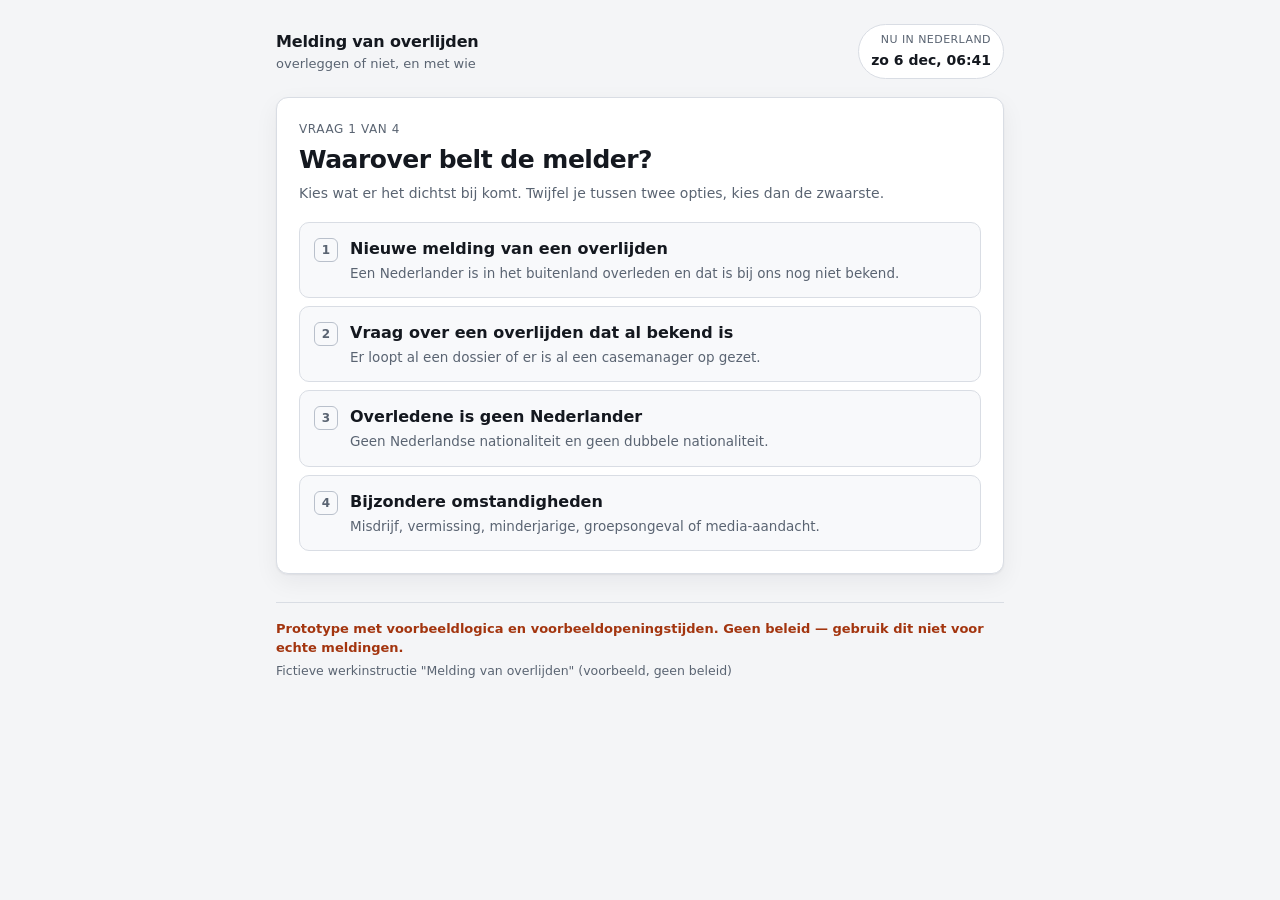
==== index.html @ 5427b32a "Filtertool melding van overlijden: werkend prototype Vraag-voor-vraag filter dat eindigt in een expl" ====
<!doctype html>
<html lang="nl">
<head>
  <meta charset="utf-8">
  <meta name="viewport" content="width=device-width, initial-scale=1">
  <title>Filtertool melding van overlijden</title>
  <meta name="description" content="Vraag voor vraag bepalen of je moet overleggen bij een melding van overlijden, en met wie.">
  <link rel="stylesheet" href="assets/styles.css">
</head>
<body>
  <div id="app"></div>
  <noscript>
    <p style="max-width:640px;margin:32px auto;padding:0 16px">
      Deze filtertool werkt alleen met JavaScript aan. Zonder JavaScript kan de tool
      niet uitrekenen hoe laat het bij de post is.
    </p>
  </noscript>
  <script src="data/posten.js"></script>
  <script src="data/beslislogica.js"></script>
  <script src="assets/app.js"></script>
</body>
</html>
---- assets/styles.css ----
/* Filtertool melding van overlijden — vormgeving.
   Bewust rustig: de voorlichter kijkt hier een paar seconden naar, met een
   beller in de wacht. Grote raakvlakken, veel contrast, weinig kleur. */

:root {
  color-scheme: light;
  --bg: #f4f5f7;
  --vlak: #ffffff;
  --vlak-2: #f8f9fb;
  --rand: #d9dde4;
  --rand-sterk: #b9c0cb;
  --tekst: #14181f;
  --tekst-zacht: #5a6472;
  --accent: #17509b;
  --accent-zacht: #e7eefa;
  --op-accent: #ffffff;
  --direct: #a3350f;
  --direct-zacht: #fceee8;
  --overleg: #17509b;
  --overleg-zacht: #e7eefa;
  --geen: #1c6746;
  --geen-zacht: #e6f3ec;
  --schaduw: 0 1px 2px rgba(16, 24, 40, .06), 0 8px 24px rgba(16, 24, 40, .06);
  --rond: 12px;
  --font: "Inter", ui-sans-serif, system-ui, -apple-system, "Segoe UI", Roboto, Arial, sans-serif;
}

@media (prefers-color-scheme: dark) {
  :root:not([data-theme="light"]) {
    color-scheme: dark;
    --bg: #0e1116;
    --vlak: #171b22;
    --vlak-2: #1d222b;
    --rand: #2b3240;
    --rand-sterk: #3d4759;
    --tekst: #eef1f6;
    --tekst-zacht: #a3adbd;
    --accent: #7fa9e8;
    --accent-zacht: #1b2740;
    --op-accent: #0e1116;
    --direct: #f0a58a;
    --direct-zacht: #3a1f16;
    --overleg: #7fa9e8;
    --overleg-zacht: #1b2740;
    --geen: #7fd0a6;
    --geen-zacht: #14301f;
    --schaduw: 0 1px 2px rgba(0, 0, 0, .4), 0 8px 24px rgba(0, 0, 0, .3);
  }
}

:root[data-theme="dark"] {
  color-scheme: dark;
  --bg: #0e1116;
  --vlak: #171b22;
  --vlak-2: #1d222b;
  --rand: #2b3240;
  --rand-sterk: #3d4759;
  --tekst: #eef1f6;
  --tekst-zacht: #a3adbd;
  --accent: #7fa9e8;
  --accent-zacht: #1b2740;
  --op-accent: #0e1116;
  --direct: #f0a58a;
  --direct-zacht: #3a1f16;
  --overleg: #7fa9e8;
  --overleg-zacht: #1b2740;
  --geen: #7fd0a6;
  --geen-zacht: #14301f;
}

* { box-sizing: border-box; }

body {
  margin: 0;
  background: var(--bg);
  color: var(--tekst);
  font-family: var(--font);
  font-size: 16px;
  line-height: 1.5;
  -webkit-font-smoothing: antialiased;
}

#app {
  max-width: 760px;
  margin: 0 auto;
  padding: 20px 16px 48px;
}

/* ------------------------------------------------------------------- kop */

.kop {
  display: flex;
  flex-wrap: wrap;
  align-items: center;
  justify-content: space-between;
  gap: 12px;
  padding-block: 4px 18px;
}

.merk { display: flex; flex-direction: column; }
.merk-naam { font-weight: 650; letter-spacing: -.01em; }
.merk-sub { font-size: 13px; color: var(--tekst-zacht); }

.klok {
  display: flex;
  flex-direction: column;
  align-items: flex-end;
  gap: 1px;
  padding: 7px 12px;
  background: var(--vlak);
  border: 1px solid var(--rand);
  border-radius: 999px;
  color: inherit;
  font: inherit;
  cursor: pointer;
}
.klok:hover { border-color: var(--rand-sterk); }
.klok-plek { font-size: 11px; letter-spacing: .04em; text-transform: uppercase; color: var(--tekst-zacht); }
.klok-tijd { font-size: 14px; font-weight: 600; font-variant-numeric: tabular-nums; }
.klok--gesimuleerd { border-color: var(--accent); background: var(--accent-zacht); }
.klok--gesimuleerd .klok-plek { color: var(--accent); }

.klokpaneel {
  flex-basis: 100%;
  padding: 14px;
  background: var(--vlak);
  border: 1px solid var(--rand);
  border-radius: var(--rond);
}
.klokpaneel-uitleg { margin: 0 0 10px; font-size: 13px; color: var(--tekst-zacht); }
.klokpaneel-rij { display: flex; flex-wrap: wrap; gap: 8px; }

.invoer {
  flex: 1 1 200px;
  min-width: 0;
  padding: 10px 12px;
  background: var(--vlak-2);
  border: 1px solid var(--rand);
  border-radius: 9px;
  color: inherit;
  font: inherit;
}
.invoer:focus-visible { outline: 2px solid var(--accent); outline-offset: 1px; }

/* ----------------------------------------------------------------- spoor */

.spoor { display: flex; flex-wrap: wrap; gap: 6px; margin-bottom: 12px; }

.chip {
  display: inline-flex;
  align-items: center;
  gap: 6px;
  max-width: 100%;
  padding: 5px 10px;
  background: var(--vlak);
  border: 1px solid var(--rand);
  border-radius: 999px;
  color: var(--tekst-zacht);
  font: inherit;
  font-size: 13px;
  cursor: pointer;
}
.chip:hover { border-color: var(--rand-sterk); color: var(--tekst); }
.chip-waarde { overflow: hidden; text-overflow: ellipsis; white-space: nowrap; }
.chip-kruis { color: var(--tekst-zacht); }

/* ----------------------------------------------------------------- kaart */

.kaart {
  padding: 22px;
  background: var(--vlak);
  border: 1px solid var(--rand);
  border-radius: var(--rond);
  box-shadow: var(--schaduw);
}
.kaart + .kaart, .uitkomst > * + * { margin-top: 14px; }

.stapteller {
  margin: 0 0 6px;
  font-size: 12px;
  letter-spacing: .05em;
  text-transform: uppercase;
  color: var(--tekst-zacht);
}
.vraag { margin: 0; font-size: 25px; line-height: 1.25; letter-spacing: -.02em; }
.hint { margin: 8px 0 0; color: var(--tekst-zacht); font-size: 14px; }

/* ---------------------------------------------------------------- opties */

.opties { display: grid; gap: 8px; margin-top: 18px; }

.optie {
  display: flex;
  align-items: flex-start;
  gap: 12px;
  width: 100%;
  padding: 14px;
  background: var(--vlak-2);
  border: 1px solid var(--rand);
  border-radius: 10px;
  color: inherit;
  font: inherit;
  text-align: left;
  cursor: pointer;
  transition: border-color .12s ease, background .12s ease, transform .12s ease;
}
.optie:hover { border-color: var(--accent); background: var(--accent-zacht); }
.optie:active { transform: translateY(1px); }
.optie:focus-visible { outline: 2px solid var(--accent); outline-offset: 2px; }

.optie-nummer {
  flex: none;
  display: grid;
  place-items: center;
  width: 24px;
  height: 24px;
  margin-top: 1px;
  border: 1px solid var(--rand-sterk);
  border-radius: 6px;
  font-size: 12px;
  font-weight: 600;
  color: var(--tekst-zacht);
}
.optie-tekst { display: flex; flex-direction: column; gap: 2px; }
.optie-label { font-weight: 600; }
.optie-toelichting { font-size: 13.5px; color: var(--tekst-zacht); }

.terugknop { margin-top: 16px; }

/* -------------------------------------------------------------- postlijst */

.postkeuze { margin-top: 16px; }
.invoer--zoek { width: 100%; margin-bottom: 10px; }

.postlijst {
  max-height: 46vh;
  overflow-y: auto;
  border: 1px solid var(--rand);
  border-radius: 10px;
}

.postregel {
  display: flex;
  align-items: center;
  justify-content: space-between;
  gap: 12px;
  width: 100%;
  padding: 11px 14px;
  background: var(--vlak);
  border: 0;
  border-bottom: 1px solid var(--rand);
  color: inherit;
  font: inherit;
  text-align: left;
  cursor: pointer;
}
.postregel:last-child { border-bottom: 0; }
.postregel:hover { background: var(--accent-zacht); }
.postregel:focus-visible { outline: 2px solid var(--accent); outline-offset: -2px; }
.postregel-links { display: flex; flex-direction: column; min-width: 0; }
.postregel-land { font-weight: 600; }
.postregel-naam { font-size: 13px; color: var(--tekst-zacht); }
.postregel-rechts { flex: none; display: flex; align-items: center; gap: 8px; }
.postregel-tijd { font-size: 13px; font-variant-numeric: tabular-nums; color: var(--tekst-zacht); }
.postregel--onbekend .postregel-land { font-weight: 500; color: var(--tekst-zacht); }

.vlag {
  padding: 2px 8px;
  border-radius: 999px;
  font-size: 12px;
  font-weight: 600;
  white-space: nowrap;
}
.vlag--open { background: var(--geen-zacht); color: var(--geen); }
.vlag--dicht { background: var(--direct-zacht); color: var(--direct); }
.vlag--onbekend { background: var(--vlak-2); color: var(--tekst-zacht); }

/* --------------------------------------------------------------- uitkomst */

.kaart--advies { border-left: 5px solid var(--rand-sterk); }
.niveau-direct { border-left-color: var(--direct); }
.niveau-overleg { border-left-color: var(--overleg); }
.niveau-geen { border-left-color: var(--geen); }

.adviesmerk {
  margin: 0 0 6px;
  font-size: 12px;
  font-weight: 700;
  letter-spacing: .06em;
  text-transform: uppercase;
}
.niveau-direct .adviesmerk { color: var(--direct); }
.niveau-overleg .adviesmerk { color: var(--overleg); }
.niveau-geen .adviesmerk { color: var(--geen); }

.advieskop { margin: 0; font-size: 30px; line-height: 1.15; letter-spacing: -.025em; }

.metwie {
  display: flex;
  flex-wrap: wrap;
  align-items: baseline;
  gap: 4px 10px;
  margin: 14px 0 0;
  padding: 12px 14px;
  background: var(--vlak-2);
  border-radius: 10px;
}
.metwie-label { font-size: 12px; letter-spacing: .05em; text-transform: uppercase; color: var(--tekst-zacht); }
.metwie-waarde { font-weight: 650; }

.doenlijst { margin: 16px 0 0; padding-left: 20px; display: grid; gap: 7px; }
.doenlijst li { padding-left: 2px; }

/* ---------------------------------------------------------------- waarom */

.kaartkop { margin: 0; font-size: 15px; letter-spacing: .01em; }
.regelnaam { margin: 2px 0 12px; color: var(--tekst-zacht); font-size: 14px; }

.feitenlijst { margin: 0; padding: 0; list-style: none; display: grid; gap: 0; }
.feit {
  display: flex;
  flex-wrap: wrap;
  align-items: baseline;
  justify-content: space-between;
  gap: 4px 16px;
  padding: 9px 0;
  border-top: 1px solid var(--rand);
  font-size: 14.5px;
}
.feit-vraag { color: var(--tekst-zacht); }
.feit-waarde { font-weight: 600; text-align: right; }

.toelichting { margin: 14px 0 0; font-size: 14.5px; }
.grondslag { margin: 10px 0 0; font-size: 12.5px; color: var(--tekst-zacht); }

/* -------------------------------------------------------- bereikbaarheid */

.bereikbaarheid { display: grid; gap: 14px; grid-template-columns: 1fr; margin-top: 14px; }
@media (min-width: 680px) { .bereikbaarheid { grid-template-columns: 1fr 1fr; } }

.kaart--bereik { padding: 16px; }
.bereik-kopje { margin: 0 0 8px; font-size: 12px; letter-spacing: .05em; text-transform: uppercase; color: var(--tekst-zacht); }
.bereik-rij { display: flex; flex-wrap: wrap; align-items: center; justify-content: space-between; gap: 8px; }
.bereik-naam { font-weight: 650; }
.bereik-tijd, .bereik-uren, .bereik-volgende, .bereik-nood, .bereik-opmerking {
  margin: 8px 0 0;
  font-size: 13.5px;
  color: var(--tekst-zacht);
}
.bereik-volgende { color: var(--tekst); font-weight: 600; }
.bereik-opmerking { font-style: italic; }

/* --------------------------------------------------------------- knoppen */

.acties { display: flex; flex-wrap: wrap; gap: 8px; margin-top: 16px; }

.knop {
  padding: 11px 16px;
  background: var(--vlak);
  border: 1px solid var(--rand);
  border-radius: 9px;
  color: inherit;
  font: inherit;
  font-weight: 600;
  cursor: pointer;
}
.knop:hover { border-color: var(--rand-sterk); }
.knop:focus-visible { outline: 2px solid var(--accent); outline-offset: 2px; }
.knop--hoofd { background: var(--accent); border-color: var(--accent); color: var(--op-accent); }
.knop--hoofd:hover { filter: brightness(1.08); }
.knop--stil { background: transparent; color: var(--tekst-zacht); }
.knop--stil:hover { color: var(--tekst); }

/* ------------------------------------------------------------------- voet */

.voet { margin-top: 28px; padding-top: 16px; border-top: 1px solid var(--rand); }
.waarschuwing { margin: 0; font-size: 13px; font-weight: 600; color: var(--direct); }
.voet-bron { margin: 4px 0 0; font-size: 12.5px; color: var(--tekst-zacht); }

@media (max-width: 480px) {
  .vraag { font-size: 22px; }
  .advieskop { font-size: 25px; }
  .kaart { padding: 18px 16px; }
  .optie-nummer { display: none; }
}
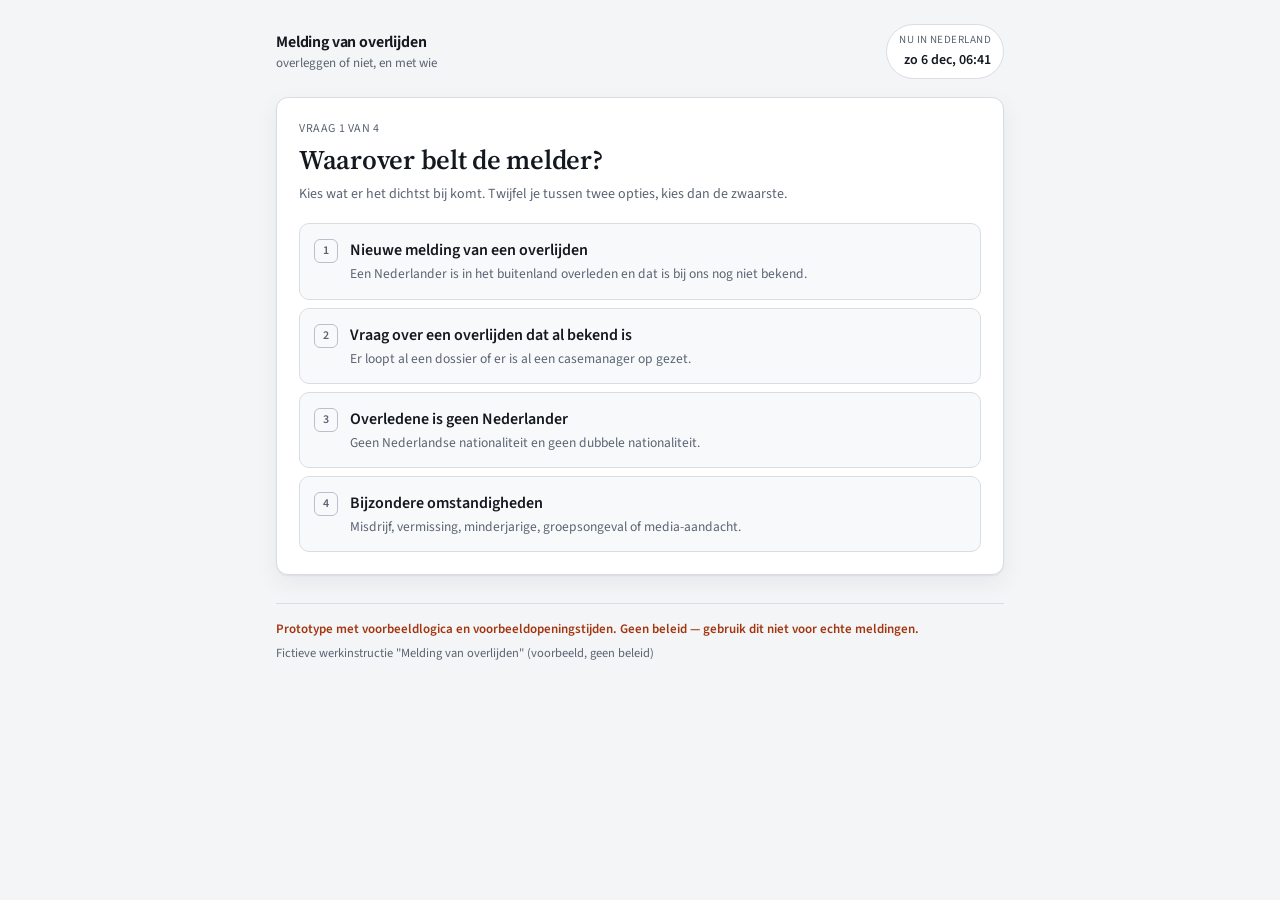
==== commit 1c75e3bb: "Eigen letters en een deelbare demopagina Source Serif 4 voor de vraag en de advieskop, Source Sans 3" ====
--- a/index.html
+++ b/index.html
@@ -5,6 +5,9 @@
   <meta name="viewport" content="width=device-width, initial-scale=1">
   <title>Filtertool melding van overlijden</title>
   <meta name="description" content="Vraag voor vraag bepalen of je moet overleggen bij een melding van overlijden, en met wie.">
+  <link rel="preconnect" href="https://fonts.googleapis.com">
+  <link rel="preconnect" href="https://fonts.gstatic.com" crossorigin>
+  <link rel="stylesheet" href="https://fonts.googleapis.com/css2?family=Source+Sans+3:wght@400;600;700&family=Source+Serif+4:opsz,wght@8..60,600&display=swap">
   <link rel="stylesheet" href="assets/styles.css">
 </head>
 <body>
--- a/assets/styles.css
+++ b/assets/styles.css
@@ -22,7 +22,8 @@
   --geen-zacht: #e6f3ec;
   --schaduw: 0 1px 2px rgba(16, 24, 40, .06), 0 8px 24px rgba(16, 24, 40, .06);
   --rond: 12px;
-  --font: "Inter", ui-sans-serif, system-ui, -apple-system, "Segoe UI", Roboto, Arial, sans-serif;
+  --font-ui: "Source Sans 3", ui-sans-serif, system-ui, -apple-system, "Segoe UI", Roboto, Arial, sans-serif;
+  --font-kop: "Source Serif 4", Georgia, "Times New Roman", serif;
 }
 
 @media (prefers-color-scheme: dark) {
@@ -74,7 +75,7 @@
   margin: 0;
   background: var(--bg);
   color: var(--tekst);
-  font-family: var(--font);
+  font-family: var(--font-ui);
   font-size: 16px;
   line-height: 1.5;
   -webkit-font-smoothing: antialiased;
@@ -182,7 +183,15 @@
   text-transform: uppercase;
   color: var(--tekst-zacht);
 }
-.vraag { margin: 0; font-size: 25px; line-height: 1.25; letter-spacing: -.02em; }
+.vraag {
+  margin: 0;
+  font-family: var(--font-kop);
+  font-size: 27px;
+  font-weight: 600;
+  line-height: 1.22;
+  letter-spacing: -.01em;
+  text-wrap: balance;
+}
 .hint { margin: 8px 0 0; color: var(--tekst-zacht); font-size: 14px; }
 
 /* ---------------------------------------------------------------- opties */
@@ -293,7 +302,15 @@
 .niveau-overleg .adviesmerk { color: var(--overleg); }
 .niveau-geen .adviesmerk { color: var(--geen); }
 
-.advieskop { margin: 0; font-size: 30px; line-height: 1.15; letter-spacing: -.025em; }
+.advieskop {
+  margin: 0;
+  font-family: var(--font-kop);
+  font-size: 33px;
+  font-weight: 600;
+  line-height: 1.12;
+  letter-spacing: -.015em;
+  text-wrap: balance;
+}
 
 .metwie {
   display: flex;
@@ -378,8 +395,8 @@
 .voet-bron { margin: 4px 0 0; font-size: 12.5px; color: var(--tekst-zacht); }
 
 @media (max-width: 480px) {
-  .vraag { font-size: 22px; }
-  .advieskop { font-size: 25px; }
+  .vraag { font-size: 23px; }
+  .advieskop { font-size: 27px; }
   .kaart { padding: 18px 16px; }
   .optie-nummer { display: none; }
 }
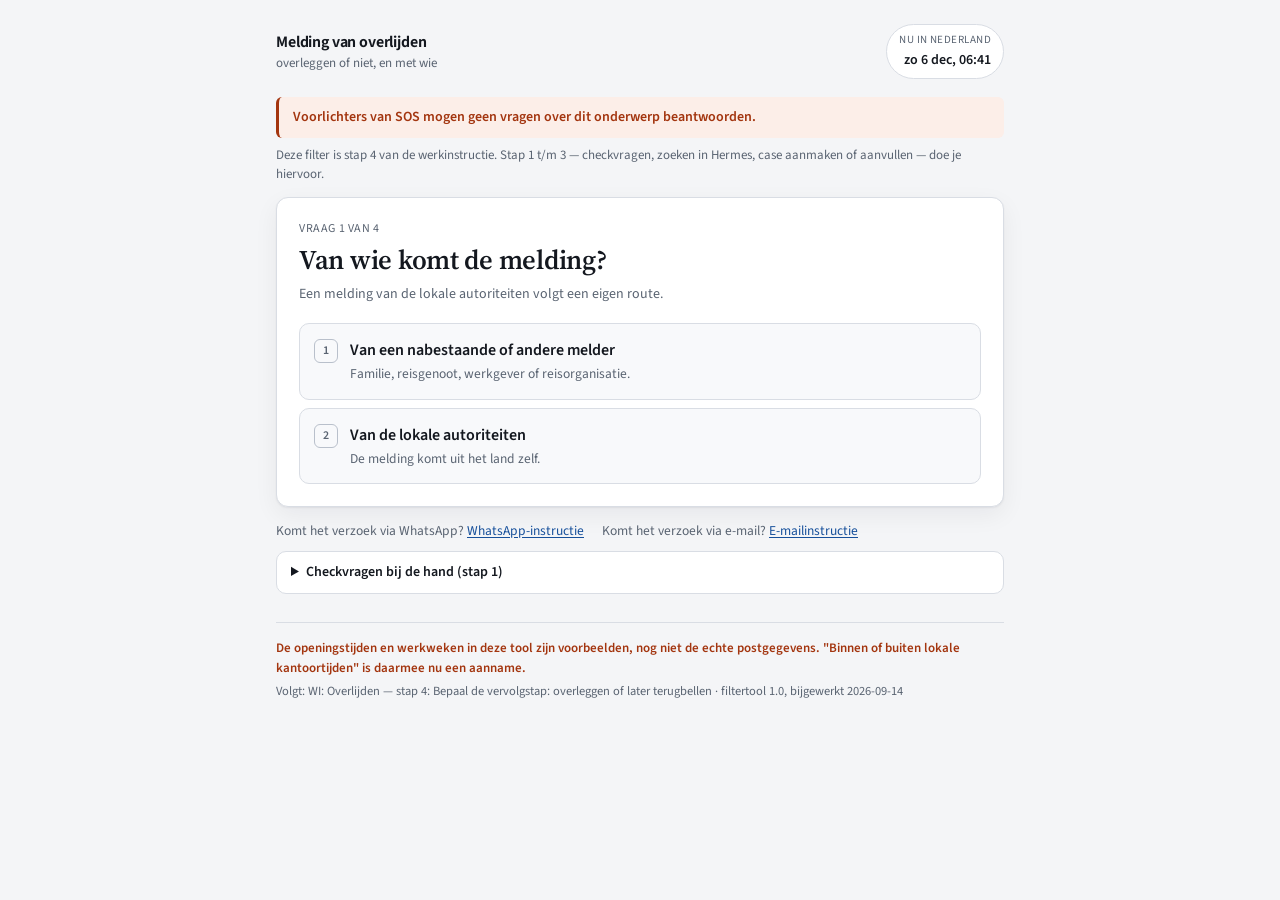
==== commit 386d9475: "Beslislogica vervangen door stap 4 van WI: Overlijden De voorbeeldlogica is eruit. De filter volgt n" ====
--- a/index.html
+++ b/index.html
@@ -7,7 +7,9 @@
   <meta name="description" content="Vraag voor vraag bepalen of je moet overleggen bij een melding van overlijden, en met wie.">
   <link rel="preconnect" href="https://fonts.googleapis.com">
   <link rel="preconnect" href="https://fonts.gstatic.com" crossorigin>
-  <link rel="stylesheet" href="https://fonts.googleapis.com/css2?family=Source+Sans+3:wght@400;600;700&family=Source+Serif+4:opsz,wght@8..60,600&display=swap">
+  <!-- Niet blokkerend: zonder netwerk rendert de tool meteen met de systeemletters. -->
+  <link rel="stylesheet" href="https://fonts.googleapis.com/css2?family=Source+Sans+3:wght@400;600;700&family=Source+Serif+4:opsz,wght@8..60,600&display=swap"
+        media="print" onload="this.media='all'">
   <link rel="stylesheet" href="assets/styles.css">
 </head>
 <body>
--- a/assets/styles.css
+++ b/assets/styles.css
@@ -165,6 +165,47 @@
 .chip-waarde { overflow: hidden; text-overflow: ellipsis; white-space: nowrap; }
 .chip-kruis { color: var(--tekst-zacht); }
 
+/* ------------------------------------------------------------ startscherm */
+
+.startboven { margin-bottom: 12px; }
+
+.startwaarschuwing {
+  margin: 0;
+  padding: 10px 14px;
+  background: var(--direct-zacht);
+  border-left: 3px solid var(--direct);
+  border-radius: 6px;
+  color: var(--direct);
+  font-size: 14px;
+  font-weight: 600;
+}
+.startpositie { margin: 8px 0 0; font-size: 13px; color: var(--tekst-zacht); }
+
+.startonder { margin-top: 14px; }
+.startkanalen {
+  display: flex;
+  flex-wrap: wrap;
+  gap: 4px 18px;
+  margin: 0 0 10px;
+  font-size: 13.5px;
+  color: var(--tekst-zacht);
+}
+
+a { color: var(--accent); text-underline-offset: 2px; }
+a:focus-visible { outline: 2px solid var(--accent); outline-offset: 2px; border-radius: 2px; }
+
+.checkvragen {
+  padding: 10px 14px;
+  background: var(--vlak);
+  border: 1px solid var(--rand);
+  border-radius: 10px;
+}
+.checkvragen summary { cursor: pointer; font-size: 14px; font-weight: 600; }
+.checkvragen summary:focus-visible { outline: 2px solid var(--accent); outline-offset: 2px; }
+.checkvragen-uitleg { margin: 8px 0 0; font-size: 13px; color: var(--tekst-zacht); }
+.checkvragen-lijst { margin: 8px 0 0; padding-left: 20px; display: grid; gap: 5px; font-size: 14px; }
+.checkvragen-link { margin: 10px 0 0; font-size: 13.5px; }
+
 /* ----------------------------------------------------------------- kaart */
 
 .kaart {
@@ -317,6 +358,7 @@
   flex-wrap: wrap;
   align-items: baseline;
   gap: 4px 10px;
+  font-size: 15.5px;
   margin: 14px 0 0;
   padding: 12px 14px;
   background: var(--vlak-2);
@@ -324,6 +366,12 @@
 }
 .metwie-label { font-size: 12px; letter-spacing: .05em; text-transform: uppercase; color: var(--tekst-zacht); }
 .metwie-waarde { font-weight: 650; }
+.metwie-link { flex-basis: 100%; font-size: 13.5px; }
+
+.kaart--anders { padding: 16px 22px 18px; }
+.anderslijst { margin: 10px 0 0; display: grid; gap: 10px; }
+.anderslijst dt { font-weight: 600; font-size: 14px; }
+.anderslijst dd { margin: 2px 0 0; font-size: 14px; color: var(--tekst-zacht); }
 
 .doenlijst { margin: 16px 0 0; padding-left: 20px; display: grid; gap: 7px; }
 .doenlijst li { padding-left: 2px; }
@@ -352,7 +400,7 @@
 
 /* -------------------------------------------------------- bereikbaarheid */
 
-.bereikbaarheid { display: grid; gap: 14px; grid-template-columns: 1fr; margin-top: 14px; }
+.bereikbaarheid { display: grid; gap: 14px; grid-template-columns: 1fr; align-items: start; margin-top: 14px; }
 @media (min-width: 680px) { .bereikbaarheid { grid-template-columns: 1fr 1fr; } }
 
 .kaart--bereik { padding: 16px; }
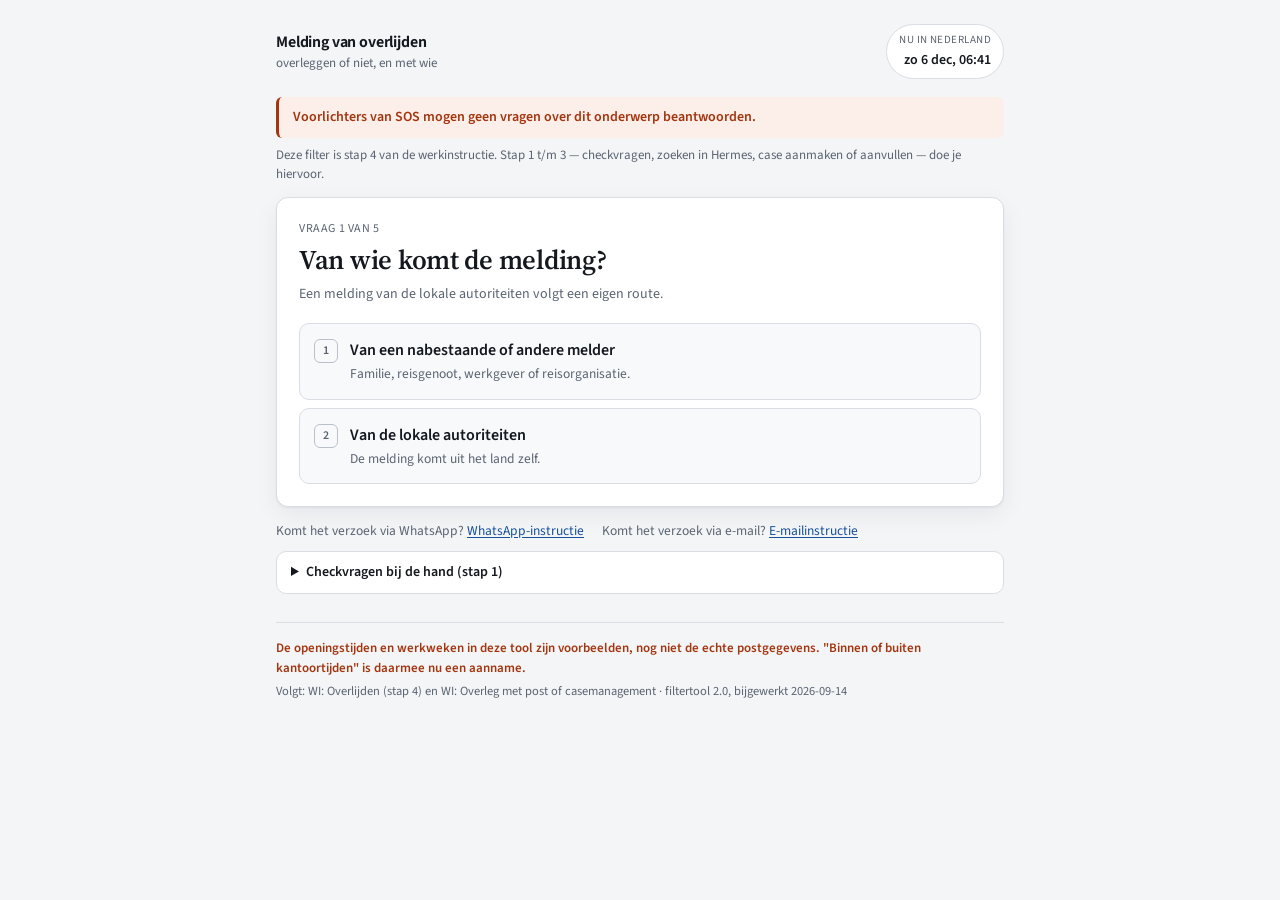
==== commit e2652459: "De tool bepaalt nu zelf met wie je overlegt WI: Overleg met post of casemanagement zit erin, in plaa" ====
--- a/index.html
+++ b/index.html
@@ -21,6 +21,7 @@
     </p>
   </noscript>
   <script src="data/posten.js"></script>
+  <script src="data/aanspreekpunt.js"></script>
   <script src="data/beslislogica.js"></script>
   <script src="assets/app.js"></script>
 </body>
--- a/assets/styles.css
+++ b/assets/styles.css
@@ -280,6 +280,14 @@
 /* -------------------------------------------------------------- postlijst */
 
 .postkeuze { margin-top: 16px; }
+.opties--snel { margin-top: 0; margin-bottom: 12px; }
+.ofwel {
+  margin: 0 0 8px;
+  font-size: 12px;
+  letter-spacing: .05em;
+  text-transform: uppercase;
+  color: var(--tekst-zacht);
+}
 .invoer--zoek { width: 100%; margin-bottom: 10px; }
 
 .postlijst {
@@ -312,7 +320,7 @@
 .postregel-naam { font-size: 13px; color: var(--tekst-zacht); }
 .postregel-rechts { flex: none; display: flex; align-items: center; gap: 8px; }
 .postregel-tijd { font-size: 13px; font-variant-numeric: tabular-nums; color: var(--tekst-zacht); }
-.postregel--onbekend .postregel-land { font-weight: 500; color: var(--tekst-zacht); }
+.postregel--extra .postregel-land { font-weight: 500; color: var(--tekst-zacht); }
 
 .vlag {
   padding: 2px 8px;
@@ -323,7 +331,7 @@
 }
 .vlag--open { background: var(--geen-zacht); color: var(--geen); }
 .vlag--dicht { background: var(--direct-zacht); color: var(--direct); }
-.vlag--onbekend { background: var(--vlak-2); color: var(--tekst-zacht); }
+.vlag--anders { background: var(--vlak-2); color: var(--tekst-zacht); }
 
 /* --------------------------------------------------------------- uitkomst */
 
@@ -366,6 +374,7 @@
 }
 .metwie-label { font-size: 12px; letter-spacing: .05em; text-transform: uppercase; color: var(--tekst-zacht); }
 .metwie-waarde { font-weight: 650; }
+.metwie-uitleg { flex-basis: 100%; font-size: 13.5px; color: var(--tekst-zacht); }
 .metwie-link { flex-basis: 100%; font-size: 13.5px; }
 
 .kaart--anders { padding: 16px 22px 18px; }
@@ -413,6 +422,7 @@
   color: var(--tekst-zacht);
 }
 .bereik-volgende { color: var(--tekst); font-weight: 600; }
+.bereik-beller { margin: 8px 0 0; font-size: 13.5px; color: var(--tekst); font-weight: 600; }
 .bereik-opmerking { font-style: italic; }
 
 /* --------------------------------------------------------------- knoppen */
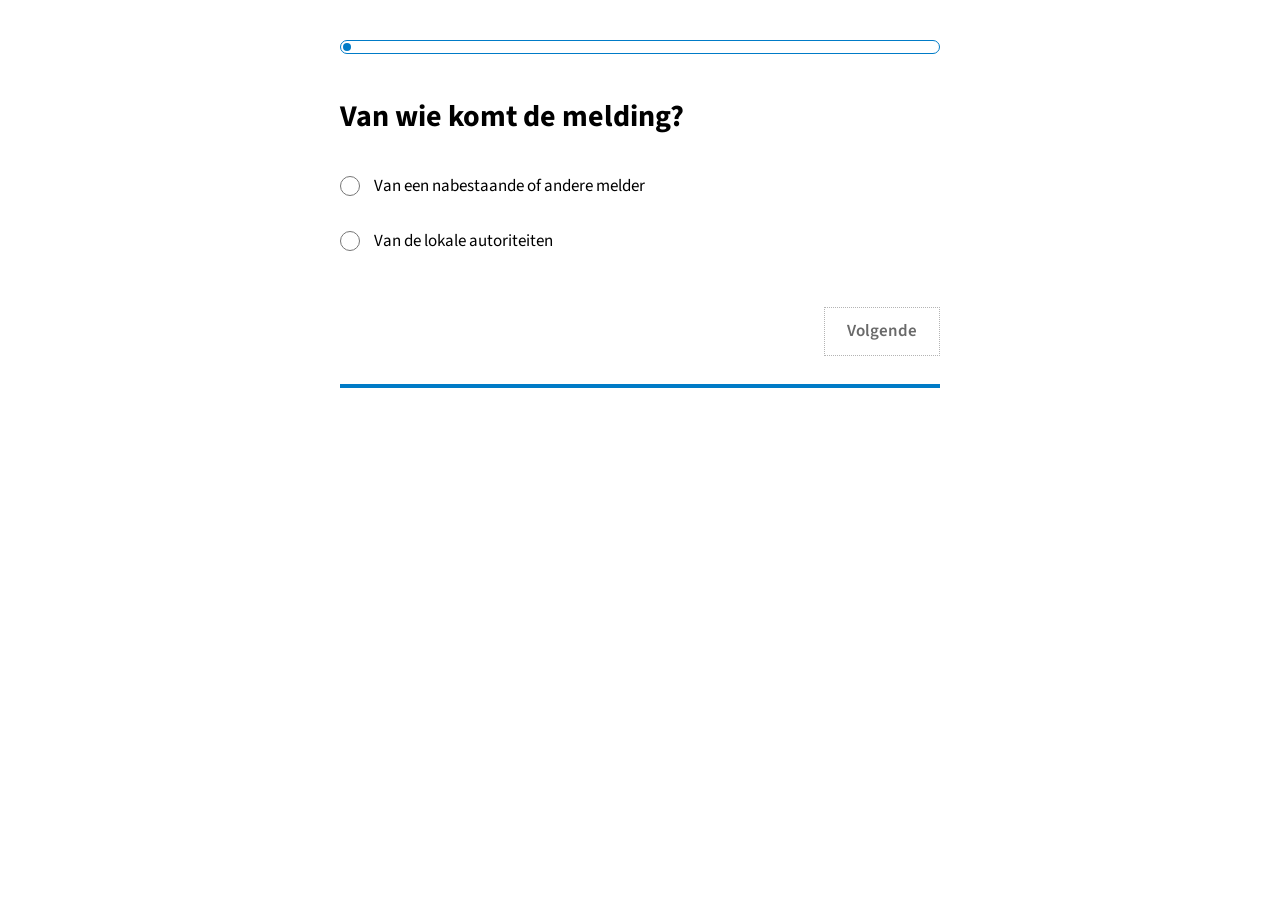
==== commit 1139c9ad: "Terug naar één vraag per scherm De tool deed veel meer dan vragen stellen: een klok met tijdsimulati" ====
--- a/index.html
+++ b/index.html
@@ -8,7 +8,7 @@
   <link rel="preconnect" href="https://fonts.googleapis.com">
   <link rel="preconnect" href="https://fonts.gstatic.com" crossorigin>
   <!-- Niet blokkerend: zonder netwerk rendert de tool meteen met de systeemletters. -->
-  <link rel="stylesheet" href="https://fonts.googleapis.com/css2?family=Source+Sans+3:wght@400;600;700&family=Source+Serif+4:opsz,wght@8..60,600&display=swap"
+  <link rel="stylesheet" href="https://fonts.googleapis.com/css2?family=Source+Sans+3:wght@400;600;700&display=swap"
         media="print" onload="this.media='all'">
   <link rel="stylesheet" href="assets/styles.css">
 </head>
@@ -17,11 +17,9 @@
   <noscript>
     <p style="max-width:640px;margin:32px auto;padding:0 16px">
       Deze filtertool werkt alleen met JavaScript aan. Zonder JavaScript kan de tool
-      niet uitrekenen hoe laat het bij de post is.
+      geen vragen stellen.
     </p>
   </noscript>
-  <script src="data/posten.js"></script>
-  <script src="data/aanspreekpunt.js"></script>
   <script src="data/beslislogica.js"></script>
   <script src="assets/app.js"></script>
 </body>
--- a/assets/styles.css
+++ b/assets/styles.css
@@ -1,363 +1,175 @@
 /* Filtertool melding van overlijden — vormgeving.
-   Bewust rustig: de voorlichter kijkt hier een paar seconden naar, met een
-   beller in de wacht. Grote raakvlakken, veel contrast, weinig kleur. */
+   Eén vraag per scherm. Geen kaders, geen kleurvlakken, geen schaduwen:
+   de voorlichter heeft een beller aan de lijn en kijkt hier twee tellen naar. */
 
 :root {
   color-scheme: light;
-  --bg: #f4f5f7;
-  --vlak: #ffffff;
-  --vlak-2: #f8f9fb;
-  --rand: #d9dde4;
-  --rand-sterk: #b9c0cb;
-  --tekst: #14181f;
-  --tekst-zacht: #5a6472;
-  --accent: #17509b;
-  --accent-zacht: #e7eefa;
-  --op-accent: #ffffff;
-  --direct: #a3350f;
-  --direct-zacht: #fceee8;
-  --overleg: #17509b;
-  --overleg-zacht: #e7eefa;
-  --geen: #1c6746;
-  --geen-zacht: #e6f3ec;
-  --schaduw: 0 1px 2px rgba(16, 24, 40, .06), 0 8px 24px rgba(16, 24, 40, .06);
-  --rond: 12px;
-  --font-ui: "Source Sans 3", ui-sans-serif, system-ui, -apple-system, "Segoe UI", Roboto, Arial, sans-serif;
-  --font-kop: "Source Serif 4", Georgia, "Times New Roman", serif;
-}
-
-@media (prefers-color-scheme: dark) {
-  :root:not([data-theme="light"]) {
-    color-scheme: dark;
-    --bg: #0e1116;
-    --vlak: #171b22;
-    --vlak-2: #1d222b;
-    --rand: #2b3240;
-    --rand-sterk: #3d4759;
-    --tekst: #eef1f6;
-    --tekst-zacht: #a3adbd;
-    --accent: #7fa9e8;
-    --accent-zacht: #1b2740;
-    --op-accent: #0e1116;
-    --direct: #f0a58a;
-    --direct-zacht: #3a1f16;
-    --overleg: #7fa9e8;
-    --overleg-zacht: #1b2740;
-    --geen: #7fd0a6;
-    --geen-zacht: #14301f;
-    --schaduw: 0 1px 2px rgba(0, 0, 0, .4), 0 8px 24px rgba(0, 0, 0, .3);
-  }
-}
-
-:root[data-theme="dark"] {
-  color-scheme: dark;
-  --bg: #0e1116;
-  --vlak: #171b22;
-  --vlak-2: #1d222b;
-  --rand: #2b3240;
-  --rand-sterk: #3d4759;
-  --tekst: #eef1f6;
-  --tekst-zacht: #a3adbd;
-  --accent: #7fa9e8;
-  --accent-zacht: #1b2740;
-  --op-accent: #0e1116;
-  --direct: #f0a58a;
-  --direct-zacht: #3a1f16;
-  --overleg: #7fa9e8;
-  --overleg-zacht: #1b2740;
-  --geen: #7fd0a6;
-  --geen-zacht: #14301f;
+  --blauw: #007bc7;
+  --donkerblauw: #154273;
+  --tekst: #000000;
+  --grijs: #696969;
+  --rand: #b4b4b4;
+  --direct: #d52b1e;
+  --overleg: #007bc7;
+  --geen: #39870c;
+  --font: "Source Sans 3", ui-sans-serif, system-ui, -apple-system, "Segoe UI", Roboto, Arial, sans-serif;
 }
 
 * { box-sizing: border-box; }
 
 body {
   margin: 0;
-  background: var(--bg);
+  background: #ffffff;
   color: var(--tekst);
-  font-family: var(--font-ui);
-  font-size: 16px;
+  font-family: var(--font);
+  font-size: 17px;
   line-height: 1.5;
   -webkit-font-smoothing: antialiased;
 }
 
 #app {
-  max-width: 760px;
+  max-width: 640px;
   margin: 0 auto;
-  padding: 20px 16px 48px;
-}
-
-/* ------------------------------------------------------------------- kop */
-
-.kop {
-  display: flex;
-  flex-wrap: wrap;
-  align-items: center;
-  justify-content: space-between;
-  gap: 12px;
-  padding-block: 4px 18px;
-}
-
-.merk { display: flex; flex-direction: column; }
-.merk-naam { font-weight: 650; letter-spacing: -.01em; }
-.merk-sub { font-size: 13px; color: var(--tekst-zacht); }
-
-.klok {
-  display: flex;
-  flex-direction: column;
-  align-items: flex-end;
-  gap: 1px;
-  padding: 7px 12px;
-  background: var(--vlak);
-  border: 1px solid var(--rand);
+  padding: 40px 20px;
+}
+
+.scherm {
+  padding-bottom: 28px;
+  border-bottom: 4px solid var(--blauw);
+}
+
+/* ------------------------------------------------------------------- balk */
+
+.balk {
+  height: 14px;
+  margin-bottom: 44px;
+  padding: 2px;
+  border: 1px solid var(--blauw);
   border-radius: 999px;
-  color: inherit;
-  font: inherit;
-  cursor: pointer;
-}
-.klok:hover { border-color: var(--rand-sterk); }
-.klok-plek { font-size: 11px; letter-spacing: .04em; text-transform: uppercase; color: var(--tekst-zacht); }
-.klok-tijd { font-size: 14px; font-weight: 600; font-variant-numeric: tabular-nums; }
-.klok--gesimuleerd { border-color: var(--accent); background: var(--accent-zacht); }
-.klok--gesimuleerd .klok-plek { color: var(--accent); }
-
-.klokpaneel {
-  flex-basis: 100%;
-  padding: 14px;
-  background: var(--vlak);
-  border: 1px solid var(--rand);
-  border-radius: var(--rond);
-}
-.klokpaneel-uitleg { margin: 0 0 10px; font-size: 13px; color: var(--tekst-zacht); }
-.klokpaneel-rij { display: flex; flex-wrap: wrap; gap: 8px; }
-
-.invoer {
-  flex: 1 1 200px;
-  min-width: 0;
-  padding: 10px 12px;
-  background: var(--vlak-2);
-  border: 1px solid var(--rand);
-  border-radius: 9px;
-  color: inherit;
-  font: inherit;
-}
-.invoer:focus-visible { outline: 2px solid var(--accent); outline-offset: 1px; }
-
-/* ----------------------------------------------------------------- spoor */
-
-.spoor { display: flex; flex-wrap: wrap; gap: 6px; margin-bottom: 12px; }
-
-.chip {
-  display: inline-flex;
-  align-items: center;
-  gap: 6px;
-  max-width: 100%;
-  padding: 5px 10px;
-  background: var(--vlak);
-  border: 1px solid var(--rand);
+}
+
+.balk-vulling {
+  min-width: 8px;
+  height: 100%;
+  background: var(--blauw);
   border-radius: 999px;
-  color: var(--tekst-zacht);
-  font: inherit;
-  font-size: 13px;
-  cursor: pointer;
-}
-.chip:hover { border-color: var(--rand-sterk); color: var(--tekst); }
-.chip-waarde { overflow: hidden; text-overflow: ellipsis; white-space: nowrap; }
-.chip-kruis { color: var(--tekst-zacht); }
-
-/* ------------------------------------------------------------ startscherm */
-
-.startboven { margin-bottom: 12px; }
-
-.startwaarschuwing {
-  margin: 0;
-  padding: 10px 14px;
-  background: var(--direct-zacht);
-  border-left: 3px solid var(--direct);
-  border-radius: 6px;
+  transition: width .2s ease;
+}
+
+/* ------------------------------------------------------------------ vraag */
+
+.vraagform { margin: 0; }
+
+.veld {
+  margin: 0;
+  padding: 0;
+  border: 0;
+}
+.veld:focus { outline: none; }
+
+.vraag {
+  display: block;
+  width: 100%;
+  margin: 0;
+  padding: 0;
+  font-size: 30px;
+  font-weight: 700;
+  line-height: 1.25;
+  text-wrap: balance;
+}
+
+.fout {
+  margin: 14px 0 0;
+  padding-left: 12px;
+  border-left: 4px solid var(--direct);
   color: var(--direct);
-  font-size: 14px;
   font-weight: 600;
 }
-.startpositie { margin: 8px 0 0; font-size: 13px; color: var(--tekst-zacht); }
-
-.startonder { margin-top: 14px; }
-.startkanalen {
-  display: flex;
-  flex-wrap: wrap;
-  gap: 4px 18px;
-  margin: 0 0 10px;
-  font-size: 13.5px;
-  color: var(--tekst-zacht);
-}
-
-a { color: var(--accent); text-underline-offset: 2px; }
-a:focus-visible { outline: 2px solid var(--accent); outline-offset: 2px; border-radius: 2px; }
-
-.checkvragen {
-  padding: 10px 14px;
-  background: var(--vlak);
-  border: 1px solid var(--rand);
-  border-radius: 10px;
-}
-.checkvragen summary { cursor: pointer; font-size: 14px; font-weight: 600; }
-.checkvragen summary:focus-visible { outline: 2px solid var(--accent); outline-offset: 2px; }
-.checkvragen-uitleg { margin: 8px 0 0; font-size: 13px; color: var(--tekst-zacht); }
-.checkvragen-lijst { margin: 8px 0 0; padding-left: 20px; display: grid; gap: 5px; font-size: 14px; }
-.checkvragen-link { margin: 10px 0 0; font-size: 13.5px; }
-
-/* ----------------------------------------------------------------- kaart */
-
-.kaart {
-  padding: 22px;
-  background: var(--vlak);
-  border: 1px solid var(--rand);
-  border-radius: var(--rond);
-  box-shadow: var(--schaduw);
-}
-.kaart + .kaart, .uitkomst > * + * { margin-top: 14px; }
-
-.stapteller {
-  margin: 0 0 6px;
-  font-size: 12px;
-  letter-spacing: .05em;
-  text-transform: uppercase;
-  color: var(--tekst-zacht);
-}
-.vraag {
-  margin: 0;
-  font-family: var(--font-kop);
-  font-size: 27px;
-  font-weight: 600;
-  line-height: 1.22;
-  letter-spacing: -.01em;
-  text-wrap: balance;
-}
-.hint { margin: 8px 0 0; color: var(--tekst-zacht); font-size: 14px; }
-
-/* ---------------------------------------------------------------- opties */
-
-.opties { display: grid; gap: 8px; margin-top: 18px; }
+
+/* ----------------------------------------------------------------- opties */
+
+.opties {
+  display: grid;
+  gap: 30px;
+  margin-top: 38px;
+}
 
 .optie {
   display: flex;
   align-items: flex-start;
+  gap: 14px;
+}
+
+.optie input {
+  flex: none;
+  width: 20px;
+  height: 20px;
+  margin: 2px 0 0;
+  accent-color: var(--donkerblauw);
+  cursor: pointer;
+}
+.optie input:focus-visible { outline: 2px solid var(--donkerblauw); outline-offset: 3px; }
+
+.optie-label { cursor: pointer; }
+
+/* ---------------------------------------------------------------- knoppen */
+
+.knoppen {
+  display: flex;
+  flex-wrap: wrap;
+  justify-content: flex-end;
   gap: 12px;
-  width: 100%;
-  padding: 14px;
-  background: var(--vlak-2);
-  border: 1px solid var(--rand);
-  border-radius: 10px;
-  color: inherit;
+  margin-top: 52px;
+}
+
+.knop {
+  padding: 11px 22px;
   font: inherit;
-  text-align: left;
   cursor: pointer;
-  transition: border-color .12s ease, background .12s ease, transform .12s ease;
-}
-.optie:hover { border-color: var(--accent); background: var(--accent-zacht); }
-.optie:active { transform: translateY(1px); }
-.optie:focus-visible { outline: 2px solid var(--accent); outline-offset: 2px; }
-
-.optie-nummer {
-  flex: none;
-  display: grid;
-  place-items: center;
-  width: 24px;
-  height: 24px;
-  margin-top: 1px;
-  border: 1px solid var(--rand-sterk);
-  border-radius: 6px;
-  font-size: 12px;
+}
+.knop:focus-visible { outline: 2px solid var(--donkerblauw); outline-offset: 2px; }
+
+/* Zolang er niets gekozen is: gestippeld en grijs. Daarna effen blauw. */
+.knop--volgende {
+  background: transparent;
+  border: 1px dotted var(--rand);
+  color: var(--grijs);
   font-weight: 600;
-  color: var(--tekst-zacht);
-}
-.optie-tekst { display: flex; flex-direction: column; gap: 2px; }
-.optie-label { font-weight: 600; }
-.optie-toelichting { font-size: 13.5px; color: var(--tekst-zacht); }
-
-.terugknop { margin-top: 16px; }
-
-/* -------------------------------------------------------------- postlijst */
-
-.postkeuze { margin-top: 16px; }
-.opties--snel { margin-top: 0; margin-bottom: 12px; }
-.ofwel {
-  margin: 0 0 8px;
-  font-size: 12px;
-  letter-spacing: .05em;
-  text-transform: uppercase;
-  color: var(--tekst-zacht);
-}
-.invoer--zoek { width: 100%; margin-bottom: 10px; }
-
-.postlijst {
-  max-height: 46vh;
-  overflow-y: auto;
-  border: 1px solid var(--rand);
-  border-radius: 10px;
-}
-
-.postregel {
-  display: flex;
-  align-items: center;
-  justify-content: space-between;
-  gap: 12px;
-  width: 100%;
-  padding: 11px 14px;
-  background: var(--vlak);
+}
+.knop--volgende.knop--klaar {
+  background: var(--blauw);
+  border-color: var(--blauw);
+  color: #ffffff;
+}
+.knop--volgende.knop--klaar:hover { background: var(--donkerblauw); border-color: var(--donkerblauw); }
+
+.knop--vorige {
+  margin-right: auto;
+  padding-left: 0;
+  background: transparent;
   border: 0;
-  border-bottom: 1px solid var(--rand);
-  color: inherit;
-  font: inherit;
-  text-align: left;
-  cursor: pointer;
-}
-.postregel:last-child { border-bottom: 0; }
-.postregel:hover { background: var(--accent-zacht); }
-.postregel:focus-visible { outline: 2px solid var(--accent); outline-offset: -2px; }
-.postregel-links { display: flex; flex-direction: column; min-width: 0; }
-.postregel-land { font-weight: 600; }
-.postregel-naam { font-size: 13px; color: var(--tekst-zacht); }
-.postregel-rechts { flex: none; display: flex; align-items: center; gap: 8px; }
-.postregel-tijd { font-size: 13px; font-variant-numeric: tabular-nums; color: var(--tekst-zacht); }
-.postregel--extra .postregel-land { font-weight: 500; color: var(--tekst-zacht); }
-
-.vlag {
-  padding: 2px 8px;
-  border-radius: 999px;
-  font-size: 12px;
-  font-weight: 600;
-  white-space: nowrap;
-}
-.vlag--open { background: var(--geen-zacht); color: var(--geen); }
-.vlag--dicht { background: var(--direct-zacht); color: var(--direct); }
-.vlag--anders { background: var(--vlak-2); color: var(--tekst-zacht); }
+  color: var(--donkerblauw);
+  text-decoration: underline;
+  text-underline-offset: 3px;
+}
+.knop--vorige:hover { color: var(--blauw); }
 
 /* --------------------------------------------------------------- uitkomst */
 
-.kaart--advies { border-left: 5px solid var(--rand-sterk); }
+.advies {
+  padding-left: 18px;
+  border-left: 5px solid var(--rand);
+}
+.advies:focus { outline: none; }
 .niveau-direct { border-left-color: var(--direct); }
 .niveau-overleg { border-left-color: var(--overleg); }
 .niveau-geen { border-left-color: var(--geen); }
 
-.adviesmerk {
-  margin: 0 0 6px;
-  font-size: 12px;
+.advieskop {
+  margin: 0;
+  font-size: 30px;
   font-weight: 700;
-  letter-spacing: .06em;
-  text-transform: uppercase;
-}
-.niveau-direct .adviesmerk { color: var(--direct); }
-.niveau-overleg .adviesmerk { color: var(--overleg); }
-.niveau-geen .adviesmerk { color: var(--geen); }
-
-.advieskop {
-  margin: 0;
-  font-family: var(--font-kop);
-  font-size: 33px;
-  font-weight: 600;
-  line-height: 1.12;
-  letter-spacing: -.015em;
+  line-height: 1.2;
   text-wrap: balance;
 }
 
@@ -366,95 +178,30 @@
   flex-wrap: wrap;
   align-items: baseline;
   gap: 4px 10px;
-  font-size: 15.5px;
-  margin: 14px 0 0;
-  padding: 12px 14px;
-  background: var(--vlak-2);
-  border-radius: 10px;
-}
-.metwie-label { font-size: 12px; letter-spacing: .05em; text-transform: uppercase; color: var(--tekst-zacht); }
-.metwie-waarde { font-weight: 650; }
-.metwie-uitleg { flex-basis: 100%; font-size: 13.5px; color: var(--tekst-zacht); }
-.metwie-link { flex-basis: 100%; font-size: 13.5px; }
-
-.kaart--anders { padding: 16px 22px 18px; }
-.anderslijst { margin: 10px 0 0; display: grid; gap: 10px; }
-.anderslijst dt { font-weight: 600; font-size: 14px; }
-.anderslijst dd { margin: 2px 0 0; font-size: 14px; color: var(--tekst-zacht); }
-
-.doenlijst { margin: 16px 0 0; padding-left: 20px; display: grid; gap: 7px; }
-.doenlijst li { padding-left: 2px; }
-
-/* ---------------------------------------------------------------- waarom */
-
-.kaartkop { margin: 0; font-size: 15px; letter-spacing: .01em; }
-.regelnaam { margin: 2px 0 12px; color: var(--tekst-zacht); font-size: 14px; }
-
-.feitenlijst { margin: 0; padding: 0; list-style: none; display: grid; gap: 0; }
-.feit {
-  display: flex;
-  flex-wrap: wrap;
-  align-items: baseline;
-  justify-content: space-between;
-  gap: 4px 16px;
-  padding: 9px 0;
-  border-top: 1px solid var(--rand);
-  font-size: 14.5px;
-}
-.feit-vraag { color: var(--tekst-zacht); }
-.feit-waarde { font-weight: 600; text-align: right; }
-
-.toelichting { margin: 14px 0 0; font-size: 14.5px; }
-.grondslag { margin: 10px 0 0; font-size: 12.5px; color: var(--tekst-zacht); }
-
-/* -------------------------------------------------------- bereikbaarheid */
-
-.bereikbaarheid { display: grid; gap: 14px; grid-template-columns: 1fr; align-items: start; margin-top: 14px; }
-@media (min-width: 680px) { .bereikbaarheid { grid-template-columns: 1fr 1fr; } }
-
-.kaart--bereik { padding: 16px; }
-.bereik-kopje { margin: 0 0 8px; font-size: 12px; letter-spacing: .05em; text-transform: uppercase; color: var(--tekst-zacht); }
-.bereik-rij { display: flex; flex-wrap: wrap; align-items: center; justify-content: space-between; gap: 8px; }
-.bereik-naam { font-weight: 650; }
-.bereik-tijd, .bereik-uren, .bereik-volgende, .bereik-nood, .bereik-opmerking {
-  margin: 8px 0 0;
-  font-size: 13.5px;
-  color: var(--tekst-zacht);
-}
-.bereik-volgende { color: var(--tekst); font-weight: 600; }
-.bereik-beller { margin: 8px 0 0; font-size: 13.5px; color: var(--tekst); font-weight: 600; }
-.bereik-opmerking { font-style: italic; }
-
-/* --------------------------------------------------------------- knoppen */
-
-.acties { display: flex; flex-wrap: wrap; gap: 8px; margin-top: 16px; }
-
-.knop {
-  padding: 11px 16px;
-  background: var(--vlak);
-  border: 1px solid var(--rand);
-  border-radius: 9px;
-  color: inherit;
-  font: inherit;
+  margin: 16px 0 0;
+}
+.metwie-label {
+  font-size: 13px;
   font-weight: 600;
-  cursor: pointer;
-}
-.knop:hover { border-color: var(--rand-sterk); }
-.knop:focus-visible { outline: 2px solid var(--accent); outline-offset: 2px; }
-.knop--hoofd { background: var(--accent); border-color: var(--accent); color: var(--op-accent); }
-.knop--hoofd:hover { filter: brightness(1.08); }
-.knop--stil { background: transparent; color: var(--tekst-zacht); }
-.knop--stil:hover { color: var(--tekst); }
-
-/* ------------------------------------------------------------------- voet */
-
-.voet { margin-top: 28px; padding-top: 16px; border-top: 1px solid var(--rand); }
-.waarschuwing { margin: 0; font-size: 13px; font-weight: 600; color: var(--direct); }
-.voet-bron { margin: 4px 0 0; font-size: 12.5px; color: var(--tekst-zacht); }
+  letter-spacing: .06em;
+  text-transform: uppercase;
+  color: var(--grijs);
+}
+.metwie-waarde { font-weight: 600; }
+
+.doenlijst {
+  margin: 22px 0 0;
+  padding-left: 22px;
+  display: grid;
+  gap: 10px;
+}
+
+/* ------------------------------------------------------------------ smal */
 
 @media (max-width: 480px) {
-  .vraag { font-size: 23px; }
-  .advieskop { font-size: 27px; }
-  .kaart { padding: 18px 16px; }
-  .optie-nummer { display: none; }
-}
+  #app { padding: 28px 16px; }
+  .vraag, .advieskop { font-size: 24px; }
+  .balk { margin-bottom: 32px; }
+  .opties { margin-top: 26px; }
+  .knoppen { margin-top: 36px; }
+}
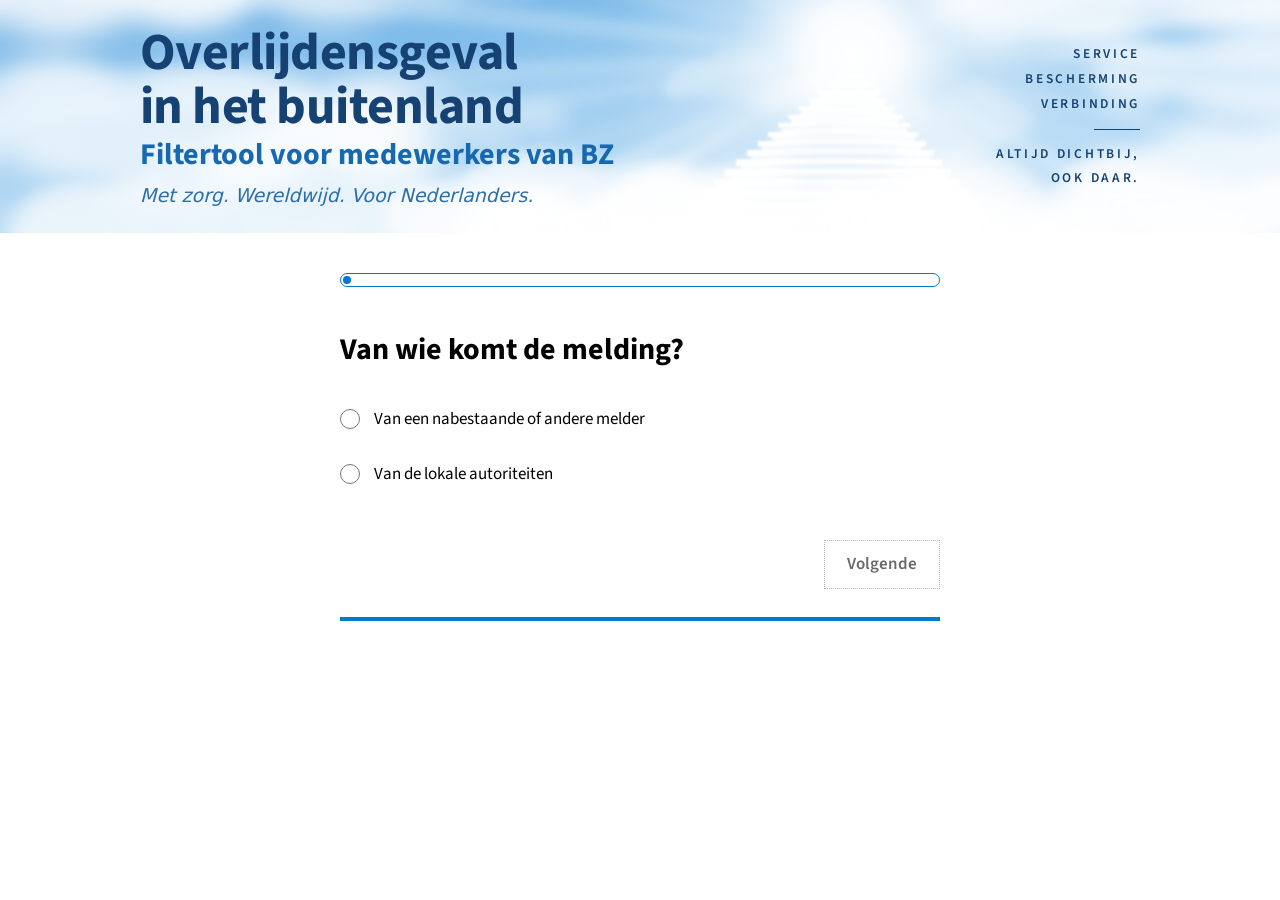
==== commit aee6652a: "Een banner boven de filtertool Boven de tool staat nu een kop: "Overlijdensgeval in het buitenland"," ====
--- a/index.html
+++ b/index.html
@@ -13,6 +13,20 @@
   <link rel="stylesheet" href="assets/styles.css">
 </head>
 <body>
+  <header class="banner">
+    <div class="banner-binnen">
+      <div>
+        <h1 class="bannerkop">Overlijdensgeval <br>in het buitenland</h1>
+        <p class="bannertool">Filtertool voor medewerkers van BZ</p>
+        <p class="bannerbelofte">Met zorg. Wereldwijd. Voor Nederlanders.</p>
+      </div>
+      <p class="bannermerk">
+        Service<br>Bescherming<br>Verbinding
+        <span class="bannerstreep" aria-hidden="true"></span>
+        <span class="bannerslot">Altijd dichtbij, <br>ook daar.</span>
+      </p>
+    </div>
+  </header>
   <div id="app"></div>
   <noscript>
     <p style="max-width:640px;margin:32px auto;padding:0 16px">
@@ -20,6 +34,7 @@
       geen vragen stellen.
     </p>
   </noscript>
+  <script src="data/landen.js"></script>
   <script src="data/beslislogica.js"></script>
   <script src="assets/app.js"></script>
 </body>
--- a/assets/styles.css
+++ b/assets/styles.css
@@ -9,6 +9,12 @@
   --tekst: #000000;
   --grijs: #696969;
   --rand: #b4b4b4;
+  /* De banner: het blauw van de koptekst en de lucht waar hij op staat. Wil je
+     een foto in plaats van de tekening, zet die dan in assets/ en verwijs
+     --banner-lucht ernaar. Kies een foto zónder tekst: de tekst van de banner
+     staat in de HTML en blijft zo scherp, selecteerbaar en voorleesbaar. */
+  --bannerblauw: #1668b0;
+  --banner-lucht: url("banner-lucht.svg");
   --direct: #d52b1e;
   --overleg: #007bc7;
   --geen: #39870c;
@@ -37,6 +43,80 @@
   padding-bottom: 28px;
   border-bottom: 4px solid var(--blauw);
 }
+
+/* ----------------------------------------------------------------- banner */
+
+/* Lucht, wolken en een trap naar het licht (assets/banner-lucht.svg), met de
+   tekst er als gewone HTML overheen. De banner staat buiten #app, zodat de
+   tool zichzelf eronder opbouwt zonder hem te overschrijven. */
+
+.banner {
+  background-color: #8ec5ee;
+  background-image: var(--banner-lucht);
+  background-repeat: no-repeat;
+  background-position: 50% 100%;
+  background-size: cover;
+}
+
+.banner-binnen {
+  display: flex;
+  align-items: center;
+  justify-content: space-between;
+  gap: 28px;
+  max-width: 1040px;
+  min-height: clamp(150px, 16vw, 232px);
+  margin: 0 auto;
+  padding: 26px 20px;
+}
+
+.bannerkop {
+  margin: 0;
+  color: var(--donkerblauw);
+  font-size: clamp(27px, 4.3vw, 52px);
+  font-weight: 700;
+  line-height: 1.04;
+  letter-spacing: -.01em;
+}
+
+.bannertool {
+  margin: 4px 0 0;
+  color: var(--bannerblauw);
+  font-size: clamp(17px, 2.5vw, 30px);
+  font-weight: 700;
+  line-height: 1.15;
+}
+
+.bannerbelofte {
+  margin: 10px 0 0;
+  color: #2c6ea9;
+  font-size: clamp(13px, 1.55vw, 19px);
+  font-style: italic;
+  line-height: 1.3;
+}
+
+/* Rechts de drie woorden, een streepje en de afsluiter — zoals op het
+   briefpapier. Op een smal scherm is er geen ruimte voor; dan vervalt hij. */
+.bannermerk {
+  flex: none;
+  margin: 0;
+  color: var(--donkerblauw);
+  font-size: clamp(11px, 1.05vw, 15px);
+  font-weight: 600;
+  letter-spacing: .2em;
+  line-height: 1.85;
+  text-align: right;
+  text-transform: uppercase;
+}
+
+.bannerstreep {
+  display: block;
+  width: 46px;
+  height: 1px;
+  margin: 12px 0 12px auto;
+  background: var(--donkerblauw);
+}
+
+.bannerslot { display: block; }
 
 /* ------------------------------------------------------------------- balk */
 
@@ -111,6 +191,29 @@
 .optie input:focus-visible { outline: 2px solid var(--donkerblauw); outline-offset: 3px; }
 
 .optie-label { cursor: pointer; }
+
+/* ----------------------------------------------------------- landenselector */
+
+.landkeuze { margin-top: 38px; }
+
+.landselect {
+  width: 100%;
+  max-width: 420px;
+  padding: 11px 12px;
+  background: #ffffff;
+  border: 1px solid var(--rand);
+  border-radius: 0;
+  color: inherit;
+  font: inherit;
+  cursor: pointer;
+}
+.landselect:focus-visible { outline: 2px solid var(--donkerblauw); outline-offset: 2px; }
+
+.landtijd { min-height: 1.5em; margin: 14px 0 0; color: var(--grijs); }
+
+.vlag { font-weight: 600; }
+.vlag--open { color: var(--geen); }
+.vlag--dicht { color: var(--direct); }
 
 /* ---------------------------------------------------------------- knoppen */
 
@@ -198,8 +301,13 @@
 
 /* ------------------------------------------------------------------ smal */
 
+@media (max-width: 720px) {
+  .bannermerk { display: none; }
+}
+
 @media (max-width: 480px) {
   #app { padding: 28px 16px; }
+  .banner-binnen { padding: 22px 16px; }
   .vraag, .advieskop { font-size: 24px; }
   .balk { margin-bottom: 32px; }
   .opties { margin-top: 26px; }
